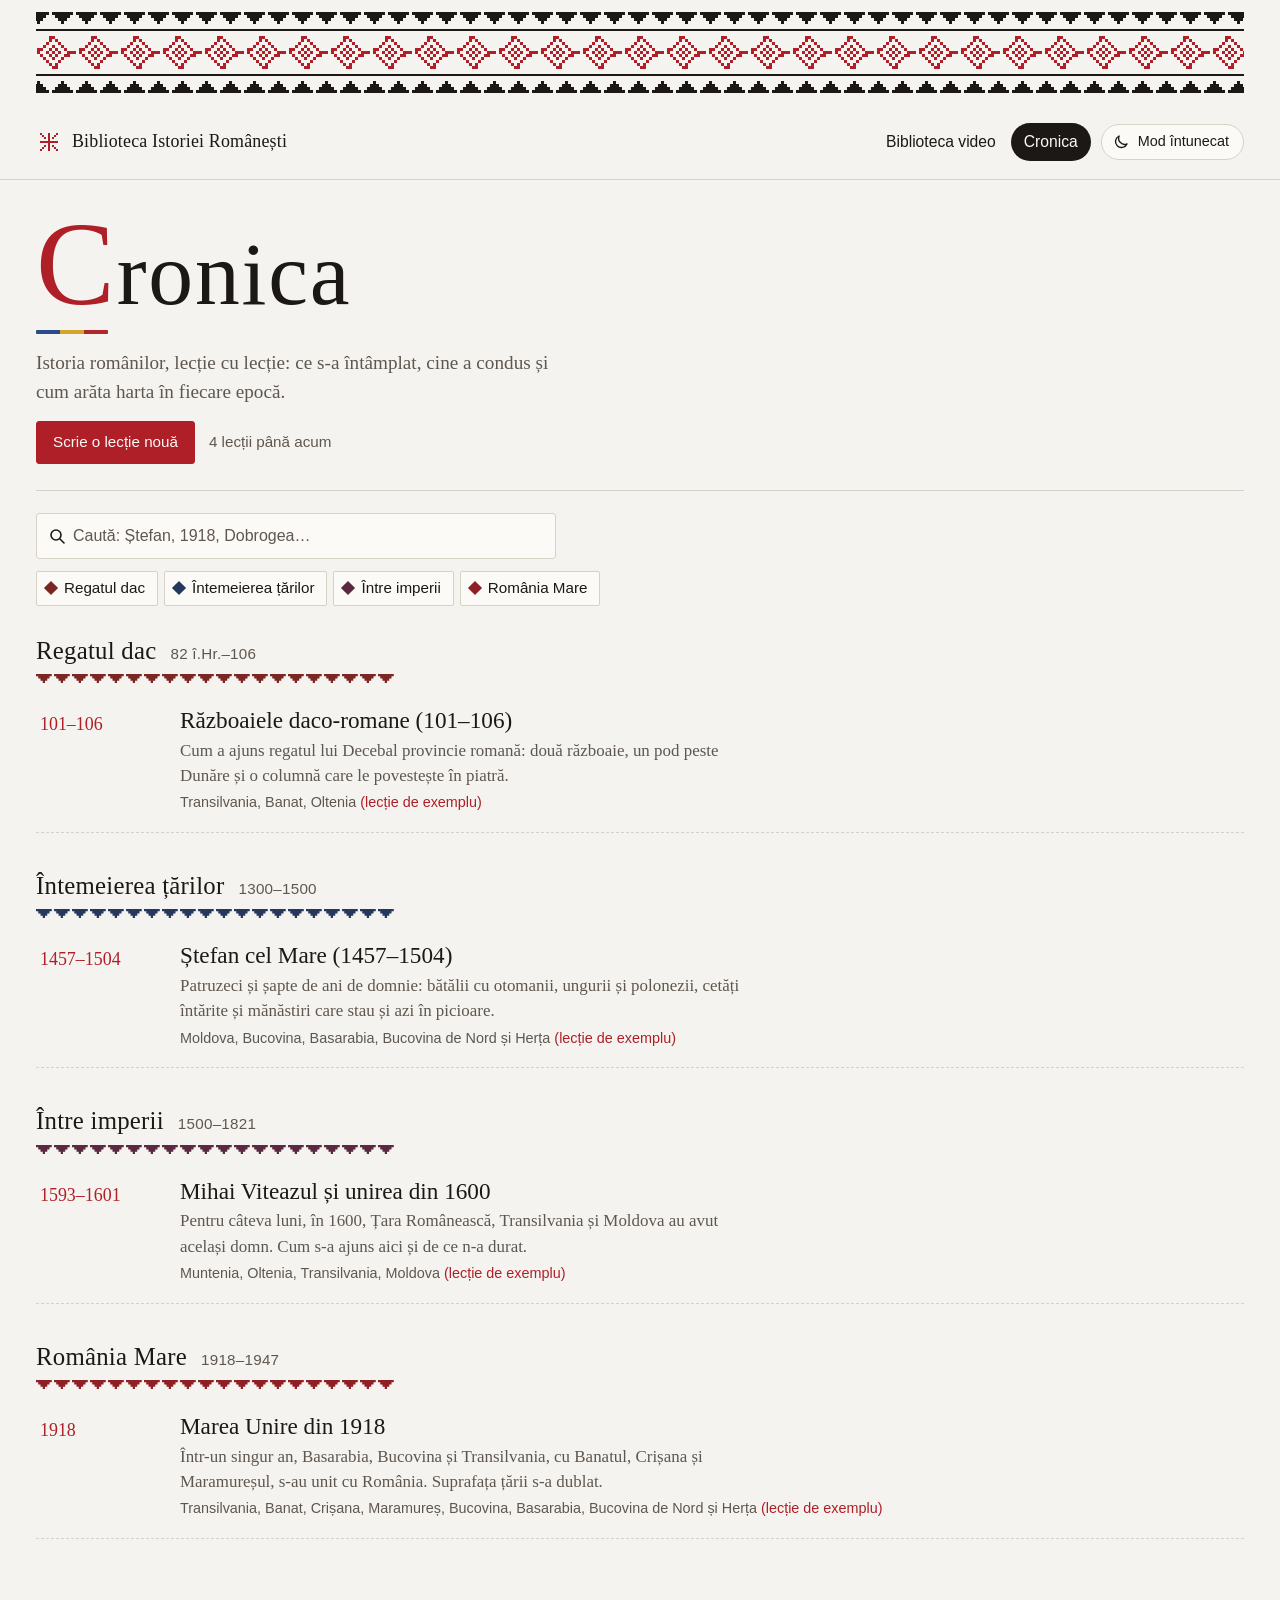
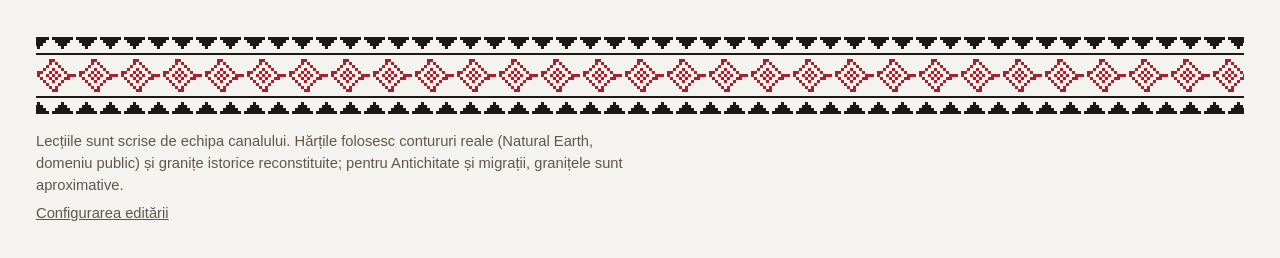
==== site/cronica.html @ a3944165 "Cronica cu lecții editabile și hartă istorică exactă - Hartă nouă pe contururi reale (Natural Earth " ====
<!doctype html>
<html lang="ro">
<head>
<meta charset="utf-8">
<meta name="viewport" content="width=device-width, initial-scale=1, viewport-fit=cover">
<meta http-equiv="Content-Security-Policy" content="default-src 'self'; script-src 'self'; style-src 'self' 'unsafe-inline' https://fonts.googleapis.com; font-src https://fonts.gstatic.com; img-src 'self' https: data: blob:; connect-src 'self' https://api.github.com; frame-src https://www.youtube-nocookie.com; object-src 'none'; base-uri 'self'; form-action 'none'">
<meta name="referrer" content="strict-origin-when-cross-origin">
<title>Cronica · Biblioteca Istoriei Românești</title>
<meta name="description" content="Lecții scrise despre istoria românilor, cu hărți istorice și grafice.">
<meta property="og:title" content="Cronica · Biblioteca Istoriei Românești">
<meta property="og:description" content="Lecții scrise despre istoria românilor, cu hărți istorice și grafice.">
<link rel="icon" href="assets/favicon.svg" type="image/svg+xml">
<link rel="preconnect" href="https://fonts.googleapis.com">
<link rel="preconnect" href="https://fonts.gstatic.com" crossorigin>
<link rel="stylesheet" href="https://fonts.googleapis.com/css2?family=Marcellus&family=Alegreya:ital,wght@0,400;0,500;1,400&family=Alegreya+Sans:ital,wght@0,400;0,500;0,700;1,400&family=Alegreya+Sans+SC:wght@500;700&display=swap">
<link rel="stylesheet" href="assets/baza.css">
<link rel="stylesheet" href="assets/cronica.css">
<script src="assets/tema.js"></script>
</head>
<body>

<div class="brau wrap" aria-hidden="true"><div class="mo mo-teeth"></div><div class="brau-line"></div><div class="mo mo-romb"></div><div class="brau-line"></div><div class="mo mo-teethup"></div></div>

<header class="cr-header">
  <div class="wrap">
    <div class="topline"><a class="wordmark" href="./"><span class="rozeta" aria-hidden="true"></span>Biblioteca Istoriei Românești</a>
      <div class="top-right"><nav class="site-nav" aria-label="Secțiunile site-ului"><a href="./">Biblioteca video</a><a href="cronica.html" aria-current="page">Cronica</a></nav>
      <button class="theme-btn" id="theme-btn" type="button">Mod întunecat</button></div></div>
  </div>
</header>

<main class="wrap cr-main" id="app" tabindex="-1">
  <p class="cr-loading">Se încarcă cronica…</p>
</main>

<footer>
  <div class="brau small wrap" aria-hidden="true"><div class="mo mo-teeth"></div><div class="brau-line"></div><div class="mo mo-romb"></div><div class="brau-line"></div><div class="mo mo-teethup"></div></div>
  <div class="wrap">
    <p>Lecțiile sunt scrise de echipa canalului. Hărțile folosesc contururi reale (Natural Earth, domeniu public) și granițe istorice reconstituite; pentru Antichitate și migrații, granițele sunt aproximative.</p>
    <p><a href="#configurare" class="quiet-link">Configurarea editării</a></p>
  </div>
</footer>

<div class="cr-toast" id="toast" role="status" aria-live="polite" hidden></div>
<div class="overlay" id="modal" hidden><div class="dlg cr-dlg" role="dialog" aria-modal="true" aria-labelledby="modal-h" id="modal-box"></div></div>

<script src="assets/harta.js"></script>
<script src="assets/cronica.js"></script>
</body>
</html>
---- site/assets/baza.css ----
/* Biblioteca Istoriei Românești — stiluri comune (bibliotecă și cronică).
   O pagină ca o ie: brâu cusut sus, titlu pe pânză albă, accente de roșu de ie. */
:root{
  --linen:#F4F3EF;      /* pânză de ie */
  --linen-2:#E7E3DB;
  --card:#FBFAF7;
  --ink:#1C1816;        /* negru de broderie */
  --ink-2:#5F574F;
  --line:#D8D1C6;
  --rosu:#AE1F28;       /* roșu de ie: singurul accent puternic */
  --indigo:#2B3F6B;
  --voronet:#2A5490;    /* albastru de Voroneț */
  --aur:#A9792B;        /* aur de icoană */
  --tri-a:#2B4A8B; --tri-g:#D4A52C; --tri-r:#B3252C;   /* tricolorul, în tonuri de pânză vopsită */
  --on-pig:#F5EEE3;
  --f-display:"Marcellus","Trajan Pro","Palatino Linotype",Palatino,Georgia,serif;
  --f-body:"Alegreya Sans","Segoe UI",Roboto,"Helvetica Neue",Arial,sans-serif;
  --f-label:"Alegreya Sans SC","Alegreya Sans","Segoe UI",Arial,sans-serif;
  --f-serif:"Alegreya",Georgia,"Times New Roman",serif;
  /* culori de scoarță (vopsele naturale), la fel în ambele teme */
  --e1:#4E3324; --e2:#7A2622; --e3:#86601F; --e4:#3F4A35; --e5:#26375E; --e6:#5A2840;
  --e7:#2D5A4C; --e8:#6B3F1E; --e9:#8E1F24; --e10:#3A3839; --e11:#274E73;
  --m-teeth:url("data:image/svg+xml,%3Csvg xmlns='http://www.w3.org/2000/svg' width='24' height='12'%3E%3Cpath d='M0 0h3v3h-3zM3 0h3v3h-3zM6 0h3v3h-3zM9 0h3v3h-3zM12 0h3v3h-3zM15 0h3v3h-3zM18 0h3v3h-3zM3 3h3v3h-3zM6 3h3v3h-3zM9 3h3v3h-3zM12 3h3v3h-3zM15 3h3v3h-3zM6 6h3v3h-3zM9 6h3v3h-3zM12 6h3v3h-3zM9 9h3v3h-3z'/%3E%3C/svg%3E"); /* 24x12 */
  --m-teethup:url("data:image/svg+xml,%3Csvg xmlns='http://www.w3.org/2000/svg' width='24' height='12'%3E%3Cpath d='M0 9h3v3h-3zM3 9h3v3h-3zM6 9h3v3h-3zM9 9h3v3h-3zM12 9h3v3h-3zM15 9h3v3h-3zM18 9h3v3h-3zM3 6h3v3h-3zM6 6h3v3h-3zM9 6h3v3h-3zM12 6h3v3h-3zM15 6h3v3h-3zM6 3h3v3h-3zM9 3h3v3h-3zM12 3h3v3h-3zM9 0h3v3h-3z'/%3E%3C/svg%3E"); /* 24x12 */
  --m-romb:url("data:image/svg+xml,%3Csvg xmlns='http://www.w3.org/2000/svg' width='42' height='33'%3E%3Cpath d='M0 15h3v3h-3zM6 12h3v3h-3zM6 15h3v3h-3zM9 12h3v3h-3zM9 18h3v3h-3zM12 9h3v3h-3zM12 21h3v3h-3zM15 6h3v3h-3zM15 15h3v3h-3zM15 24h3v3h-3zM18 0h3v3h-3zM18 3h3v3h-3zM18 12h3v3h-3zM18 18h3v3h-3zM18 27h3v3h-3zM21 0h3v3h-3zM21 9h3v3h-3zM21 15h3v3h-3zM21 21h3v3h-3zM21 30h3v3h-3zM24 3h3v3h-3zM24 12h3v3h-3zM24 18h3v3h-3zM24 27h3v3h-3zM24 30h3v3h-3zM27 6h3v3h-3zM27 15h3v3h-3zM27 24h3v3h-3zM30 9h3v3h-3zM30 21h3v3h-3zM33 12h3v3h-3zM33 18h3v3h-3zM36 15h3v3h-3zM36 18h3v3h-3zM39 15h3v3h-3z'/%3E%3C/svg%3E"); /* 42x33 */
  --m-stea:url("data:image/svg+xml,%3Csvg xmlns='http://www.w3.org/2000/svg' width='39' height='39'%3E%3Cpath d='M6 6h3v3h-3zM6 18h3v3h-3zM6 30h3v3h-3zM9 9h3v3h-3zM9 18h3v3h-3zM9 27h3v3h-3zM12 12h3v3h-3zM12 18h3v3h-3zM12 24h3v3h-3zM15 18h3v3h-3zM18 6h3v3h-3zM18 9h3v3h-3zM18 12h3v3h-3zM18 15h3v3h-3zM18 18h3v3h-3zM18 21h3v3h-3zM18 24h3v3h-3zM18 27h3v3h-3zM18 30h3v3h-3zM21 18h3v3h-3zM24 12h3v3h-3zM24 18h3v3h-3zM24 24h3v3h-3zM27 9h3v3h-3zM27 18h3v3h-3zM27 27h3v3h-3zM30 6h3v3h-3zM30 18h3v3h-3zM30 30h3v3h-3z'/%3E%3C/svg%3E"); /* 39x39 */
  --m-pom:url("data:image/svg+xml,%3Csvg xmlns='http://www.w3.org/2000/svg' width='39' height='36'%3E%3Cpath d='M18 3h3v3h-3zM15 6h3v3h-3zM18 6h3v3h-3zM21 6h3v3h-3zM12 9h3v3h-3zM18 9h3v3h-3zM24 9h3v3h-3zM9 12h3v3h-3zM15 12h3v3h-3zM18 12h3v3h-3zM21 12h3v3h-3zM27 12h3v3h-3zM18 15h3v3h-3zM12 18h3v3h-3zM15 18h3v3h-3zM18 18h3v3h-3zM21 18h3v3h-3zM24 18h3v3h-3zM9 21h3v3h-3zM18 21h3v3h-3zM27 21h3v3h-3zM18 24h3v3h-3zM15 27h3v3h-3zM18 27h3v3h-3zM21 27h3v3h-3zM12 30h3v3h-3zM15 30h3v3h-3zM18 30h3v3h-3zM21 30h3v3h-3zM24 30h3v3h-3z'/%3E%3C/svg%3E"); /* 39x36 */
  --m-carlig:url("data:image/svg+xml,%3Csvg xmlns='http://www.w3.org/2000/svg' width='39' height='39'%3E%3Cpath d='M9 9h3v3h-3zM12 9h3v3h-3zM15 9h3v3h-3zM18 9h3v3h-3zM21 9h3v3h-3zM24 9h3v3h-3zM9 12h3v3h-3zM24 12h3v3h-3zM9 15h3v3h-3zM15 15h3v3h-3zM18 15h3v3h-3zM24 15h3v3h-3zM9 18h3v3h-3zM15 18h3v3h-3zM24 18h3v3h-3zM9 21h3v3h-3zM15 21h3v3h-3zM18 21h3v3h-3zM21 21h3v3h-3zM24 21h3v3h-3zM9 24h3v3h-3zM9 27h3v3h-3zM12 27h3v3h-3zM15 27h3v3h-3zM18 27h3v3h-3zM21 27h3v3h-3zM24 27h3v3h-3zM27 27h3v3h-3z'/%3E%3C/svg%3E"); /* 39x39 */
  --m-rombmic:url("data:image/svg+xml,%3Csvg xmlns='http://www.w3.org/2000/svg' width='39' height='39'%3E%3Cpath d='M9 18h3v3h-3zM12 15h3v3h-3zM12 21h3v3h-3zM15 12h3v3h-3zM15 24h3v3h-3zM18 9h3v3h-3zM18 18h3v3h-3zM18 27h3v3h-3zM21 12h3v3h-3zM21 24h3v3h-3zM24 15h3v3h-3zM24 21h3v3h-3zM27 18h3v3h-3z'/%3E%3C/svg%3E"); /* 39x39 */
}
/* tema întunecată: noaptea albastră de pe zidurile Voronețului, cu aur de icoană */
@media (prefers-color-scheme: dark){
  :root:not([data-theme="light"]){
    --linen:#0E1727; --linen-2:#1A2740; --card:#13203A; --ink:#EEE7D8; --ink-2:#B9B2A2;
    --line:#2C3C5A; --rosu:#E0675C; --indigo:#A3BDE8; --voronet:#86AAE0; --aur:#D8B062; color-scheme:dark;
  }
}
:root[data-theme="dark"]{
  --linen:#0E1727; --linen-2:#1A2740; --card:#13203A; --ink:#EEE7D8; --ink-2:#B9B2A2;
  --line:#2C3C5A; --rosu:#E0675C; --indigo:#A3BDE8; --voronet:#86AAE0; --aur:#D8B062; color-scheme:dark;
}

*{box-sizing:border-box}
body{background:var(--linen);color:var(--ink);font-family:var(--f-body);font-size:17px;line-height:1.5}
.wrap{max-width:1240px;margin:0 auto;padding-left:max(16px,env(safe-area-inset-left,0px));padding-right:max(16px,env(safe-area-inset-right,0px))}
h1,h2,h3{font-family:var(--f-display);font-weight:400;text-wrap:balance;margin:0;letter-spacing:.01em}
button{font:inherit;color:inherit}
:focus-visible{outline:2px solid var(--rosu);outline-offset:2px}
.label{font-family:var(--f-body);font-weight:400;font-size:.95rem;color:var(--ink-2)}

/* motive cusute: culoarea vine din background, forma din mască */
.mo{-webkit-mask-repeat:repeat-x;mask-repeat:repeat-x;-webkit-mask-position:center;mask-position:center}
.mo-teeth{height:12px;background:var(--ink);-webkit-mask-image:var(--m-teeth);mask-image:var(--m-teeth)}
.mo-teethup{height:12px;background:var(--ink);-webkit-mask-image:var(--m-teethup);mask-image:var(--m-teethup)}
.mo-romb{height:33px;background:var(--rosu);-webkit-mask-image:var(--m-romb);mask-image:var(--m-romb)}
.brau{display:grid;gap:5px;padding-block:12px;overflow:hidden}
.brau.small{gap:4px;padding-block:8px}
.brau.small .mo-romb{height:33px}
.brau-line{height:2px;background:var(--ink)}

/* header */
header{border-bottom:1px solid var(--line)}
header .wrap{padding-block:30px 30px;display:grid;gap:14px}
.eyebrow{display:flex;align-items:center;gap:10px}
.rozeta{width:26px;height:26px;flex:none;background:var(--rosu);-webkit-mask:var(--m-stea) center/26px 26px no-repeat;mask:var(--m-stea) center/26px 26px no-repeat}
h1{font-size:clamp(2.2rem,5.6vw,3.8rem);line-height:1.04;max-width:16ch}
h1.rubric::first-letter{color:var(--rosu)}
.lede{max-width:60ch;margin:0;color:var(--ink-2);font-size:1.08rem}
.meta{display:flex;flex-wrap:wrap;gap:6px 22px;align-items:baseline;font-variant-numeric:tabular-nums}
.meta b{font-family:var(--f-display);font-weight:400;font-size:1.35rem;color:var(--ink)}
.sample{display:inline-flex;gap:8px;align-items:center;border:1px dashed var(--rosu);color:var(--rosu);border-radius:3px;padding:3px 10px;font-size:.9rem;width:fit-content}

/* titluri de secțiune */
.sec-head{display:flex;flex-wrap:wrap;gap:4px 16px;align-items:center;justify-content:space-between;margin-bottom:12px}
.sec-head h2{font-size:1.55rem;display:flex;align-items:center;gap:10px}
.sec-head h2::before{content:"";width:18px;height:18px;flex:none;background:var(--rosu);-webkit-mask:var(--m-rombmic) center/18px 18px no-repeat;mask:var(--m-rombmic) center/18px 18px no-repeat}


select{font:inherit;font-size:.95rem;background:var(--card);color:var(--ink);border:1px solid var(--line);border-radius:3px;padding:9px 10px}
/* fișa videoclipului */
.overlay{position:fixed;inset:0;z-index:20;background:rgba(14,10,8,.64);display:grid;place-items:center;padding:max(16px,env(safe-area-inset-top,0px)) max(16px,env(safe-area-inset-right,0px)) max(16px,env(safe-area-inset-bottom,0px)) max(16px,env(safe-area-inset-left,0px))}
.dlg{background:var(--card);color:var(--ink);border-radius:4px;max-width:640px;width:100%;max-height:100%;overflow:auto;box-shadow:0 20px 60px rgba(0,0,0,.35)}
.dlg-body{padding:20px 22px 22px;display:grid;gap:14px}
.dlg h3{font-size:1.6rem;line-height:1.15}
.dlg p{margin:0;max-width:62ch}
.actions{display:flex;flex-wrap:wrap;gap:10px;align-items:center}
.btn{all:unset;cursor:pointer;padding:9px 16px;border-radius:3px;border:1px solid var(--line);font-size:.95rem}
.btn:hover{border-color:var(--rosu)}
.btn:focus-visible{outline:2px solid var(--rosu)}
.btn.primary{background:var(--rosu);border-color:var(--rosu);color:var(--card)}
.btn[aria-disabled="true"]{cursor:not-allowed;opacity:.55}
.close{position:absolute;right:10px;top:14px;z-index:2;background:rgba(0,0,0,.45);color:#fff;border:0;width:34px;height:34px;border-radius:50%;cursor:pointer;font-size:1.2rem;line-height:1}
.nav{display:flex;justify-content:space-between;gap:10px;border-top:1px dashed var(--line);padding-top:12px;font-size:.9rem}
.nav button{all:unset;cursor:pointer;color:var(--rosu);max-width:48%}
.nav button:disabled{visibility:hidden}
.nav button:focus-visible{outline:2px solid var(--rosu)}
footer .wrap{padding-block:8px 34px;font-size:.92rem;color:var(--ink-2);display:grid;gap:6px}
footer p{margin:0;max-width:72ch}

@media (max-width:520px){body{font-size:16px}.grid{grid-template-columns:1fr}.brau .mo-romb{height:28px;-webkit-mask-size:auto 28px;mask-size:auto 28px}}
@media (prefers-reduced-motion:reduce){*{transition:none!important}}
/* miniaturi reale de pe YouTube */
.th-img{position:absolute;inset:0;width:100%;height:100%;object-fit:cover}
.thumb.has-img::before{background:linear-gradient(to top,rgba(0,0,0,.72),rgba(0,0,0,.05) 65%);opacity:1;-webkit-mask:none;mask:none}
[hidden]{display:none!important}
body{margin:0}
:root{padding-top:env(safe-area-inset-top,0px);padding-bottom:env(safe-area-inset-bottom,0px)}
img{max-width:100%}
/* buton temă */
.topline{display:flex;justify-content:space-between;align-items:center;gap:12px;flex-wrap:wrap}
.theme-btn{all:unset;cursor:pointer;display:inline-flex;align-items:center;gap:8px;padding:6px 14px 6px 10px;border:1px solid var(--line);border-radius:999px;font-size:.9rem;background:var(--card);color:var(--ink)}
.theme-btn:hover{border-color:var(--rosu)}
.theme-btn:focus-visible{outline:2px solid var(--rosu);outline-offset:2px}
.theme-btn svg{width:18px;height:18px;flex:none}

/* harta pe perioade */
.seg{display:inline-flex;border:1px solid var(--line);border-radius:3px;overflow:hidden;width:fit-content;max-width:100%}
.seg button{all:unset;cursor:pointer;padding:6px 12px;font-size:.9rem}
.seg button+button{border-left:1px solid var(--line)}
.seg button[aria-pressed="true"]{background:var(--ink);color:var(--card)}
.seg button:focus-visible{outline:2px solid var(--rosu);outline-offset:-2px}
.period{display:grid;gap:10px}
.period-nav{display:flex;gap:6px;align-items:center}
.period-nav select{flex:1;min-width:0}
.step{all:unset;cursor:pointer;width:34px;height:38px;display:grid;place-items:center;border:1px solid var(--line);border-radius:3px;background:var(--card);font-size:1rem}
.step:hover{border-color:var(--rosu)}
.step:focus-visible{outline:2px solid var(--rosu)}
.step:disabled{opacity:.35;cursor:default}
.snap{font-family:var(--f-display);font-size:1.05rem;margin:0}
.pol-legend{list-style:none;margin:0;padding:0;display:grid;gap:6px;font-size:.92rem}
.pol-legend li{display:grid;grid-template-columns:14px 1fr;gap:2px 8px;align-items:start}
.pol-legend i{width:14px;height:14px;border-radius:2px;margin-top:4px}
.pol-legend small{grid-column:2;color:var(--ink-2);font-size:.82rem}
.period-note{margin:0;font-size:.88rem;color:var(--ink-2)}

/* atlas */
:root{--ctx:color-mix(in oklab,var(--ink) 7%,var(--linen));--sea:color-mix(in oklab,var(--indigo) 15%,var(--card));--river:color-mix(in oklab,var(--indigo) 55%,var(--card))}
.atlas{padding-block:8px 36px}
.atlas .sec-head{align-items:center}
.atlas-grid{display:grid;gap:20px;background:var(--card);border:1px solid var(--line);border-radius:3px;padding:16px;min-width:0}
@media (min-width:920px){.atlas-grid{grid-template-columns:minmax(0,1.75fr) minmax(260px,1fr);align-items:start}}
.atlas-map{min-width:0}
.atlas-map svg{width:100%;height:auto;display:block;border-radius:2px}
.atlas-side{display:grid;gap:20px;align-content:start;min-width:0}
.side-block{display:grid;gap:10px;min-width:0}
.side-block>*,.period>*{min-width:0}
.period-nav select{width:100%}
.side-h{font-family:var(--f-body);font-weight:700;font-size:.98rem;color:var(--ink);margin:0}
/* navigație între pagini */
.top-right{display:flex;gap:10px;align-items:center;flex-wrap:wrap}
.site-nav{display:flex;align-items:center;gap:2px;flex-wrap:wrap}
.site-nav a{color:var(--ink);text-decoration:none;font-family:var(--f-body);font-weight:500;font-size:.98rem;padding:6px 12px;border-radius:999px;border:1px solid transparent}
.site-nav a:hover{border-color:var(--line)}
.site-nav a[aria-current="page"]{background:var(--ink);color:var(--card)}
.site-nav a:focus-visible{outline:2px solid var(--rosu);outline-offset:2px}

/* harta istorică (assets/harta.js) */
.hmap-box{position:relative;min-width:0}
.hmap{width:100%;height:auto;display:block;border-radius:2px;--k:1;touch-action:pan-y;-webkit-user-select:none;user-select:none}
.hmap.zoomed{touch-action:none;cursor:grab}
.hmap.zoomed:active{cursor:grabbing}
.h-sea{fill:var(--sea)}
.h-atom{stroke:none;transition:fill .35s ease,opacity .35s ease}
.h-reg{outline:none}
.hmap .h-reg[role="button"]{cursor:pointer}
.hmap .h-reg[role="button"]:hover .h-atom{filter:brightness(1.08)}
.h-lake{fill:var(--sea);stroke:var(--river);stroke-width:.6;vector-effect:non-scaling-stroke}
.h-rivers path{fill:none;stroke:var(--river);stroke-linecap:round;stroke-linejoin:round;vector-effect:non-scaling-stroke}
.h-state,.h-prov,.h-coast,.h-sel,.h-sel-halo,.h-focus,.h-hi,.h-hi-halo{fill:none;stroke-linejoin:round;stroke-linecap:round;pointer-events:none;vector-effect:non-scaling-stroke}
.h-state{stroke:var(--ink);stroke-width:1.6}
.hmap.zona .h-state{stroke-dasharray:7 4;stroke-opacity:.75}
.h-prov{stroke:var(--ink);stroke-opacity:.45;stroke-width:.9;stroke-dasharray:3 3}
.h-coast{stroke:var(--river);stroke-width:1}
.h-sel-halo{stroke:var(--card);stroke-width:6}
.h-sel{stroke:var(--rosu);stroke-width:2.8}
.h-focus{stroke:var(--rosu);stroke-width:2;stroke-dasharray:5 3}
.h-hi-halo{stroke:var(--card);stroke-width:5}
.h-hi{stroke:var(--rosu);stroke-width:2.4}
.hmap.focus .h-atom:not(.hi){opacity:.55}
.h-labels text{pointer-events:none;paint-order:stroke;stroke:var(--card);stroke-opacity:.65;stroke-linejoin:round}
.h-reg-lbl{font-family:var(--f-label);font-weight:700;letter-spacing:.05em;fill:var(--ink);font-size:calc(var(--k) * 17px);stroke-width:calc(var(--k) * 3.5px)}
.h-reg-lbl.sm{font-size:calc(var(--k) * 12.5px);font-weight:500}
.h-ctx-lbl{font-family:var(--f-body);font-style:italic;fill:var(--ink-2);font-size:calc(var(--k) * 15px);stroke-width:calc(var(--k) * 3.5px)}
.h-labels .h-sea-lbl{font-family:var(--f-body);font-style:italic;fill:var(--indigo);font-size:calc(var(--k) * 17px);stroke:none}
.h-city circle{fill:var(--ink);r:calc(var(--k) * 2.7px)}
.h-city text{font-family:var(--f-body);font-style:italic;fill:var(--ink-2);font-size:calc(var(--k) * 13px);stroke-width:calc(var(--k) * 3px)}
.h-city.off{display:none}
.hmap-zoom{position:absolute;right:8px;top:8px;display:grid;gap:4px}
.hmap-zoom button{all:unset;cursor:pointer;width:30px;height:30px;display:grid;place-items:center;background:var(--card);border:1px solid var(--line);border-radius:3px;font-size:1.05rem;line-height:1;color:var(--ink);box-shadow:0 1px 2px rgba(0,0,0,.08)}
.hmap-zoom button:hover{border-color:var(--rosu)}
.hmap-zoom button:focus-visible{outline:2px solid var(--rosu)}
.hmap-zoom button:disabled{opacity:.4;cursor:default}
.approx{display:inline-block;font-size:.8rem;border:1px dashed var(--ink-2);color:var(--ink-2);border-radius:2px;padding:0 6px;margin-left:6px;vertical-align:2px;font-family:var(--f-body)}
@media (max-width:600px){
  .h-reg-lbl{font-size:calc(var(--k) * 30px)}
  .hmap:not(.zoomed) .h-reg-lbl.sm,.hmap:not(.zoomed) .h-city,.hmap:not(.zoomed) .h-ctx-lbl{display:none}
  .h-ctx-lbl{font-size:calc(var(--k) * 24px)}
  .h-city text{font-size:calc(var(--k) * 24px)}
  .h-city circle{r:calc(var(--k) * 4px)}
  .h-labels .h-sea-lbl{font-size:calc(var(--k) * 26px)}
}

/* marca site-ului, în antet */
.wordmark{display:inline-flex;align-items:center;gap:10px;color:var(--ink);text-decoration:none;font-family:var(--f-display);font-size:1.12rem;letter-spacing:.01em}
.wordmark:hover{color:var(--rosu)}
.wordmark:focus-visible{outline:2px solid var(--rosu);outline-offset:3px}
.tricolor{display:flex;width:72px;height:4px;border-radius:1px;overflow:hidden}
.tricolor i{flex:1;background:var(--tri-a)}
.tricolor i+i{background:var(--tri-g)}
.tricolor i+i+i{background:var(--tri-r)}

/* căutare, etichete de filtrare, mesaje goale (folosite pe ambele pagini) */
.search{flex:1 1 240px;display:flex;align-items:center;gap:8px;background:var(--card);border:1px solid var(--line);border-radius:3px;padding:0 12px;min-width:0}
.search:focus-within{border-color:var(--rosu)}
.search input{all:unset;flex:1;min-width:0;padding:10px 0;font-size:1rem}
.search input::placeholder{color:var(--ink-2)}
.cats{display:flex;flex-wrap:wrap;gap:6px}
.chip{all:unset;cursor:pointer;display:inline-flex;align-items:center;gap:7px;font-size:.9rem;padding:4px 12px 4px 9px;border-radius:2px;border:1px solid var(--line);background:var(--card)}
.chip::before{content:"";width:14px;height:14px;background:currentColor;-webkit-mask:var(--m) center/14px 14px no-repeat;mask:var(--m) center/14px 14px no-repeat;color:var(--rosu)}
.chip:hover{border-color:var(--rosu)}
.chip:focus-visible{outline:2px solid var(--rosu)}
.chip[aria-pressed="true"]{background:var(--rosu);border-color:var(--rosu);color:var(--card)}
.chip[aria-pressed="true"]::before{color:var(--card)}
.empty{padding:40px 20px;text-align:center;border:1px dashed var(--line);border-radius:3px;color:var(--ink-2)}
.reset{all:unset;cursor:pointer;font-size:.88rem;color:var(--rosu);text-decoration:underline;text-underline-offset:3px}
---- site/assets/cronica.css ----
/* Cronica: pagini de letopiseț. Inițiale roșii, text cu serife, harta perioadei mereu alături. */
.cr-main{padding-block:8px 56px;min-height:60vh;outline:none}
.cr-loading{color:var(--ink-2);padding:40px 0}
.cr-header .wrap{padding-block:18px 18px}
.quiet-link{color:var(--ink-2)}
.linkbtn{all:unset;cursor:pointer;color:var(--voronet);text-decoration:underline;text-underline-offset:3px;font-size:.95rem}
.linkbtn:focus-visible{outline:2px solid var(--rosu);outline-offset:2px}
.btn.danger{border-color:var(--rosu);color:var(--rosu)}
.btn.danger:hover{background:var(--rosu);color:var(--card)}
.btn:disabled{opacity:.5;cursor:default}
.crumbs{margin:4px 0 18px}
.crumbs a{color:var(--voronet);font-size:.98rem}
.hint{margin:0;font-size:.88rem;color:var(--ink-2)}
.sample{font-size:.85rem}
.mini-sample{color:var(--rosu)}

/* ---------- cuprinsul ---------- */
.cr-hero{display:grid;gap:14px;padding:30px 0 26px;border-bottom:1px solid var(--line);margin-bottom:22px}
.cr-title{font-size:clamp(3rem,9vw,5.6rem);line-height:.95;letter-spacing:.02em}
.cr-title::first-letter{color:var(--rosu);font-size:1.32em;line-height:.8}
.cr-hero .lede{font-family:var(--f-serif);font-size:1.2rem;line-height:1.55;max-width:56ch;color:var(--ink-2);margin:0}
.cr-hero-actions{display:flex;flex-wrap:wrap;gap:14px;align-items:center}
.cr-tools{display:flex;gap:10px;margin-bottom:12px}
.cr-tools .search{max-width:520px}
.cr-eras{display:flex;flex-wrap:wrap;gap:6px;margin-bottom:26px}
.era-chip{all:unset;cursor:pointer;display:inline-flex;align-items:center;gap:8px;font-size:.95rem;padding:5px 12px 5px 9px;border:1px solid var(--line);border-radius:2px;background:var(--card)}
.era-chip::before{content:"";width:10px;height:10px;background:var(--p);transform:rotate(45deg)}
.era-chip:hover{border-color:var(--ink-2)}
.era-chip:focus-visible{outline:2px solid var(--rosu)}
.era-chip[aria-pressed="true"]{background:var(--ink);color:var(--card);border-color:var(--ink)}
.cr-era{margin-bottom:34px}
.cr-era-h{display:flex;align-items:baseline;gap:14px;flex-wrap:wrap;font-size:1.55rem;padding-bottom:14px;position:relative;margin-bottom:6px}
.cr-era-h small{font-family:var(--f-body);font-size:.95rem;color:var(--ink-2)}
.cr-era-h::after{content:"";position:absolute;left:0;bottom:0;width:min(100%,360px);height:9px;background:var(--p);-webkit-mask:var(--m-teeth) repeat-x left center/18px 9px;mask:var(--m-teeth) repeat-x left center/18px 9px}
.cr-rows{list-style:none;margin:0;padding:0}
.cr-row{display:grid;grid-template-columns:118px minmax(0,1fr) auto;gap:6px 22px;align-items:start;padding:18px 4px;border-bottom:1px dashed var(--line);color:inherit;text-decoration:none}
.cr-row:hover .cr-row-title{color:var(--rosu)}
.cr-row:focus-visible{outline:2px solid var(--rosu);outline-offset:2px}
.cr-row-year{font-family:var(--f-display);font-size:1.12rem;color:var(--rosu);padding-top:4px;font-variant-numeric:lining-nums}
.cr-row-text{display:grid;gap:4px;min-width:0}
.cr-row-title{font-family:var(--f-display);font-size:1.45rem;line-height:1.15;transition:color .15s}
.cr-row-sum{font-family:var(--f-serif);font-size:1.06rem;line-height:1.5;color:var(--ink-2);max-width:68ch}
.cr-row-meta{font-size:.9rem;color:var(--ink-2)}
.cr-row-img{width:84px}
.cr-row-img img{display:block;width:84px;height:104px;object-fit:cover;object-position:50% 18%;border-radius:42px 42px 3px 3px;border:1px solid var(--aur);padding:3px;background:var(--card)}
@media (max-width:640px){.cr-row{grid-template-columns:minmax(0,1fr) auto}.cr-row-year{grid-column:1/-1;padding:0}.cr-row-img,.cr-row-img img{width:64px}.cr-row-img img{height:80px}}

/* ---------- lecția ---------- */
.lesson-grid{display:grid;grid-template-columns:minmax(0,1fr);grid-template-areas:"head" "map" "body" "nav";gap:26px}
.lesson-head{grid-area:head}
.lesson-body{grid-area:body;min-width:0}
.lesson-nav{grid-area:nav}
.lesson-map{grid-area:map;min-width:0}
@media (min-width:1080px){
  .lesson-grid{grid-template-columns:minmax(0,1fr) minmax(360px,440px);grid-template-areas:"head map" "body map" "nav map";column-gap:52px;align-items:start}
  .lesson-map{position:sticky;top:14px;max-height:calc(100vh - 28px);overflow:auto;scrollbar-width:thin}
}
.frontispiciu{height:12px;margin-bottom:22px;display:block}
.frontispiciu .mo-teeth{display:block;height:12px;background:var(--p);-webkit-mask:var(--m-teeth) repeat-x left center/24px 12px;mask:var(--m-teeth) repeat-x left center/24px 12px}
.lesson-head-in{display:flex;gap:28px;align-items:flex-start}
.lesson-titles{flex:1;min-width:0;display:grid;gap:12px}
.lesson-when{margin:0;font-size:1.02rem;color:var(--ink-2)}
.lesson-head h1{font-size:clamp(2.3rem,5vw,3.5rem);line-height:1.05;max-width:20ch}
.lesson-head h1::first-letter{color:var(--rosu)}
.lesson-head .lede{font-family:var(--f-serif);font-size:1.22rem;line-height:1.55;color:var(--ink-2);margin:0;max-width:60ch}
.lesson-meta{display:flex;flex-wrap:wrap;gap:4px 18px;margin:16px 0 0;font-size:.95rem;color:var(--ink-2)}
.lesson-tools{display:flex;flex-wrap:wrap;gap:10px;margin-top:16px}
.lesson-cover{margin:0}
.lesson-cover img{display:block}
.lesson-cover figcaption{font-size:.8rem;color:var(--ink-2);margin-top:6px;line-height:1.35}
.lesson-cover.portret,.lesson-cover.auto{flex:none;width:170px}
.lesson-cover.portret img,.lesson-cover.auto img{width:170px;height:212px;object-fit:cover;object-position:50% 15%;border-radius:85px 85px 4px 4px;border:1px solid var(--aur);padding:4px;background:var(--card)}
.lesson-cover.peisaj{display:none}
.lesson-cover-wide{margin:22px 0 0}
.lesson-cover-wide img{display:block;width:100%;max-height:380px;object-fit:cover;border-radius:3px;border:1px solid var(--line)}
.lesson-cover-wide figcaption{font-size:.84rem;color:var(--ink-2);margin-top:6px}
@media (max-width:640px){.lesson-head-in{flex-direction:column-reverse;gap:16px}.lesson-cover.portret,.lesson-cover.auto{width:120px}.lesson-cover.portret img,.lesson-cover.auto img{width:120px;height:150px}}
.img-broken{display:none!important}

/* corpul lecției: text cu serife, inițială roșie */
.lesson-body{font-family:var(--f-serif);font-size:1.14rem;line-height:1.72;max-width:70ch}
.lesson-body .b{margin:0 0 1.35em}
.b-text p{margin:0 0 .9em}
.b-text p:last-child{margin-bottom:0}
.b-text h3{font-family:var(--f-display);font-size:1.2rem;margin:1.2em 0 .4em}
.b-text ul,.b-text ol{margin:0 0 .9em;padding-left:1.3em}
.b-text li{margin-bottom:.3em}
.b-text li::marker{color:var(--rosu)}
.b-text blockquote{margin:0 0 .9em;padding-left:1em;border-left:2px solid var(--aur);font-style:italic}
.lesson-body a{color:var(--voronet)}
.lesson-body > .b-intai > p:first-child::first-letter{
  font-family:var(--f-display);color:var(--rosu);float:left;font-size:3.55em;line-height:.82;padding:.06em .1em 0 0;margin-top:.04em}
.b-titlu{font-size:1.65rem;line-height:1.2;margin-top:1.6em!important;display:flex;align-items:center;gap:12px}
.b-titlu::before{content:"";width:16px;height:16px;flex:none;background:var(--rosu);-webkit-mask:var(--m-rombmic) center/16px 16px no-repeat;mask:var(--m-rombmic) center/16px 16px no-repeat}
.b-citat{margin-inline:0;padding:6px 0 6px 52px;position:relative}
.b-citat::before{content:"„";position:absolute;left:0;top:-.28em;font-family:var(--f-display);font-size:4.4rem;line-height:1;color:var(--rosu)}
.b-citat blockquote{margin:0;font-style:italic;font-size:1.22rem;line-height:1.6}
.b-citat blockquote p{margin:0 0 .5em}
.b-citat figcaption{font-family:var(--f-body);font-size:.95rem;color:var(--ink-2);display:grid;gap:2px}
.cit-autor{color:var(--ink);font-weight:700}
.b-fapte{background:var(--card);border:1px solid var(--line);border-radius:3px;padding:24px 22px 18px;position:relative;font-family:var(--f-body);font-size:1rem}
.b-fapte::before{content:"";position:absolute;left:0;right:0;top:0;height:9px;background:var(--p);-webkit-mask:var(--m-teeth) repeat-x left top/18px 9px;mask:var(--m-teeth) repeat-x left top/18px 9px}
.b-fapte h3{font-size:1.15rem;margin-bottom:10px}
.b-fapte dl{display:grid;grid-template-columns:minmax(110px,auto) 1fr;gap:6px 18px;margin:0}
.b-fapte dt{color:var(--ink-2)}
.b-fapte dd{margin:0}
.b-cron{margin-inline:0}
.b-h{font-family:var(--f-display);font-size:1.2rem;margin-bottom:12px}
.b-cron ol{list-style:none;margin:0;padding:0 0 0 6px;border-left:1px solid var(--line);margin-left:6px}
.b-cron li{position:relative;display:grid;grid-template-columns:120px 1fr;gap:4px 16px;padding:0 0 14px 22px}
.b-cron li::before{content:"";position:absolute;left:-13px;top:.42em;width:11px;height:11px;background:var(--rosu);transform:rotate(45deg);box-shadow:0 0 0 3px var(--linen)}
.cr-an{font-family:var(--f-display);color:var(--rosu);font-size:1.02rem;line-height:1.6;font-variant-numeric:lining-nums}
.cr-ev{line-height:1.55}
@media (max-width:640px){.b-cron li{grid-template-columns:1fr}}
.b-img{margin-inline:0}
.b-img img{display:block;width:100%;height:auto;border-radius:2px;border:1px solid var(--line);background:var(--card)}
.b-img figcaption{font-family:var(--f-body);font-size:.9rem;color:var(--ink-2);margin-top:8px;line-height:1.45}
.img-src{display:block;font-size:.82rem}

/* hartă în text: pe ecrane late doar trimite la harta de alături */
.b-harta{margin-inline:0}
.cue-in{display:flex;gap:14px;align-items:flex-start;border:1px solid var(--line);border-left:3px solid var(--voronet);background:var(--card);border-radius:3px;padding:14px 16px;font-family:var(--f-body);font-size:1rem;transition:border-color .2s}
.b-harta.activ .cue-in{border-color:var(--voronet)}
.cue-ico{flex:none;width:22px;height:22px;margin-top:2px;background:var(--voronet);-webkit-mask:var(--m-stea) center/22px 22px no-repeat;mask:var(--m-stea) center/22px 22px no-repeat}
.cue-t{margin:0 0 2px;font-family:var(--f-display);font-size:1.08rem}
.cue-x{margin:0 0 6px;color:var(--ink-2)}
.cue-btns{display:flex;flex-wrap:wrap;gap:4px 14px}
.cue-map{display:none}
@media (max-width:1079px){.cue-btns,.cue-t,.cue-ico{display:none}.cue-map{display:block;margin-top:12px}.cue-in{border:0;border-left:3px solid var(--voronet);border-radius:0;background:none;padding:2px 0 2px 12px}.cue-x{margin:0}}
.bh-leg-d summary{cursor:pointer;font-family:var(--f-body);font-weight:700;font-size:.95rem;margin:4px 0 8px}
.snap-when{color:var(--rosu)}

/* panoul cu harta lecției */
.lm-in{background:var(--card);border:1px solid var(--line);border-radius:3px;padding:14px;display:grid;gap:10px}
.lm-snap{margin:0;font-family:var(--f-display);font-size:1.08rem;line-height:1.3}
.lm-seg{flex-wrap:wrap}
.lm-note{margin:0;font-size:.9rem;color:var(--ink-2);line-height:1.5}
.lm-leg-d summary{cursor:pointer;font-weight:700;font-size:.95rem;margin-bottom:8px}
.lm-leg{font-size:.88rem}
.lm-leg small{font-size:.8rem}
.bh-top{display:flex;flex-wrap:wrap;gap:8px 14px;align-items:center;margin-bottom:8px;font-family:var(--f-body)}
.bh-top .snap{font-size:1rem}
.bh-note{font-family:var(--f-body);margin:8px 0}
.bh-leg{font-family:var(--f-body);font-size:.88rem}
.b-harta figcaption,.cue-map figcaption{font-family:var(--f-body);font-size:.92rem;color:var(--ink-2);margin-top:6px}

/* grafice */
.b-grafic{margin-inline:0;position:relative;font-family:var(--f-body)}
.bg-title{font-family:var(--f-display);font-size:1.18rem;margin-bottom:10px;line-height:1.3}
.bg-plot{width:100%}
.bg-svg{display:block;overflow:visible}
.bg-axis{stroke:var(--ink-2);stroke-width:1}
.bg-grid{stroke:var(--line);stroke-width:1}
.bg-lab{fill:var(--ink);font-size:15px}
.bg-val{fill:var(--ink);font-size:14px;font-weight:500;font-variant-numeric:tabular-nums}
.bg-bar{fill:var(--rosu);transition:opacity .15s}
.bg-row{outline:none;cursor:default}
.bg-row.on .bg-bar,.bg-row:focus-visible .bg-bar{opacity:.78}
.bg-row:focus-visible .bg-lab{text-decoration:underline}
.bg-hit{fill:transparent}
.bg-tick{fill:var(--ink-2);font-size:12px;font-variant-numeric:tabular-nums}
.bg-line{fill:none;stroke:var(--rosu);stroke-width:2;stroke-linejoin:round;stroke-linecap:round}
.bg-dot{fill:var(--rosu);stroke:var(--card);stroke-width:2}
.bg-end{fill:var(--ink);font-size:13px;font-weight:600}
.bg-cross{stroke:var(--ink-2);stroke-width:1}
.bg-svg:focus-visible{outline:2px solid var(--rosu);outline-offset:4px}
.bg-tip{position:absolute;z-index:3;pointer-events:none;background:var(--ink);color:var(--linen);border-radius:3px;padding:6px 10px;font-size:.88rem;display:grid;line-height:1.3;white-space:nowrap}
.bg-tip strong{font-size:1rem;font-variant-numeric:tabular-nums}
.bg-src{margin:8px 0 0;font-size:.85rem;color:var(--ink-2)}
.bg-table{margin-top:6px;font-size:.9rem}
.bg-table summary{cursor:pointer;color:var(--voronet)}
.bg-table table{border-collapse:collapse;margin-top:8px;min-width:260px}
.bg-table th,.bg-table td{text-align:left;padding:4px 14px 4px 0;border-bottom:1px solid var(--line)}
.bg-table td:last-child{text-align:right;font-variant-numeric:tabular-nums}

/* videoclipuri */
.bv-card{display:grid;grid-template-columns:150px 1fr;gap:16px;align-items:center;color:inherit;text-decoration:none;border:1px solid var(--line);border-radius:3px;background:var(--card);overflow:hidden;font-family:var(--f-body)}
.bv-card:hover{border-color:var(--rosu)}
.bv-card:focus-visible{outline:2px solid var(--rosu);outline-offset:2px}
.bv-th{position:relative;align-self:stretch;min-height:92px;background:var(--p);color:var(--on-pig);display:grid;place-items:center}
.bv-th::after{content:"";position:absolute;inset:0;background:var(--on-pig);opacity:.5;-webkit-mask:var(--m-teeth) repeat-x left top/16px 8px,var(--m-teethup) repeat-x left bottom/16px 8px;mask:var(--m-teeth) repeat-x left top/16px 8px,var(--m-teethup) repeat-x left bottom/16px 8px}
.bv-year{font-family:var(--f-display);font-size:1.5rem;position:relative}
.bv-play{position:absolute;right:10px;bottom:12px;width:0;height:0;border-style:solid;border-width:7px 0 7px 12px;border-color:transparent transparent transparent var(--on-pig)}
.bv-body{display:grid;gap:2px;padding:10px 14px 10px 0}
.bv-title{font-weight:700;font-size:1.05rem;line-height:1.3}
.bv-meta{font-size:.88rem;color:var(--ink-2)}
.bv-yt{position:relative;aspect-ratio:16/9;border-radius:3px;overflow:hidden;background:#000}
.bv-yt iframe{position:absolute;inset:0;width:100%;height:100%;border:0}
.bv-cap,.bv-missing{font-family:var(--f-body);font-size:.92rem;color:var(--ink-2);margin:6px 0 0}

/* navigarea dintre lecții */
.lesson-nav{display:grid;grid-template-columns:1fr 1fr;gap:16px;border-top:1px solid var(--line);padding-top:18px;margin-top:10px}
.lesson-nav a{display:grid;gap:2px;color:inherit;text-decoration:none;padding:8px 0}
.lesson-nav a.next{text-align:right}
.lesson-nav small{color:var(--ink-2);font-size:.88rem}
.lesson-nav span{font-family:var(--f-display);font-size:1.15rem;color:var(--voronet)}
.lesson-nav a:hover span{color:var(--rosu)}

/* ---------- editorul ---------- */
.ed{display:grid;gap:18px}
.ed>*:not(.ed-preview){max-width:900px;width:100%}
.ed-bar{position:sticky;top:0;z-index:6;display:flex;flex-wrap:wrap;gap:10px;align-items:center;background:var(--linen);padding:10px 0;border-bottom:1px solid var(--line)}
.ed-bar .sp,.ed-block-head .sp{flex:1}
.ed-back{color:var(--voronet)}
.ed-state{font-size:.92rem;color:var(--ink-2)}
.ed-h{font-size:2rem}
.ed-errors{border:1px solid var(--rosu);background:color-mix(in oklab,var(--rosu) 8%,var(--card));border-radius:3px;padding:12px 16px}
.ed-errors ul{margin:6px 0 0;padding-left:1.2em}
.ed-card,.ed-block{background:var(--card);border:1px solid var(--line);border-radius:3px;padding:16px;display:grid;gap:12px}
.ed-card h2{font-size:1.25rem}
.ed-blocks{display:grid;gap:14px}
.ed-block-head{display:flex;align-items:center;gap:6px;margin:-4px 0 0}
.ed-type{font-family:var(--f-display);font-size:1.05rem}
.ed-ico{all:unset;cursor:pointer;width:30px;height:30px;display:grid;place-items:center;border:1px solid var(--line);border-radius:3px;background:var(--linen);font-size:.95rem}
.ed-ico:hover{border-color:var(--rosu)}
.ed-ico:focus-visible{outline:2px solid var(--rosu)}
.ed-ico:disabled{opacity:.35;cursor:default}
.ed-block-body{display:grid;gap:10px}
.fld{display:grid;gap:4px;min-width:0;border:0;padding:0;margin:0}
.fld>span,.fld>legend{font-size:.92rem;color:var(--ink-2);padding:0}
.fld input,.fld textarea,.fld select,.ed-row input,.ed-block-body>textarea{font:inherit;font-size:1rem;color:var(--ink);background:var(--linen);border:1px solid var(--line);border-radius:3px;padding:8px 10px;width:100%;min-width:0}
.fld textarea,.ed-block-body>textarea{resize:vertical;line-height:1.5}
.fld input:focus,.fld textarea:focus,.fld select:focus,.ed-row input:focus,.ed-block-body>textarea:focus{outline:2px solid var(--voronet);outline-offset:0;border-color:var(--voronet)}
.fld-row{display:grid;grid-template-columns:1fr 1fr;gap:12px}
@media (max-width:640px){.fld-row{grid-template-columns:1fr}}
.ed-checks{display:flex;flex-wrap:wrap;gap:6px 16px;font-size:.98rem}
.ed-checks label{display:inline-flex;gap:6px;align-items:center;cursor:pointer}
.ed-rows{display:grid;gap:6px}
.ed-row{display:grid;grid-template-columns:1fr 1fr auto;gap:6px;align-items:center}
.ed-row input.short{max-width:none}
.ed-block[data-t="cronologie"] .ed-row{grid-template-columns:150px 1fr auto}
.ed-rows .linkbtn{justify-self:start;margin-top:2px}
.ed-fmt{display:flex;flex-wrap:wrap;gap:4px}
.ed-fmt button{all:unset;cursor:pointer;font-size:.9rem;padding:3px 10px;border:1px solid var(--line);border-radius:3px;background:var(--linen)}
.ed-fmt button:hover{border-color:var(--rosu)}
.ed-fmt button:focus-visible{outline:2px solid var(--rosu)}
.ed-add{display:flex;flex-wrap:wrap;gap:6px;align-items:center;padding:12px 0}
.ed-add .side-h{margin-right:6px}
.ed-add .chip::before{display:none}
.ed-img{display:flex;gap:14px;align-items:flex-start}
.ed-img img{width:160px;max-height:160px;object-fit:contain;border:1px solid var(--line);border-radius:3px;background:var(--linen)}
.ed-img-empty{width:160px;height:100px;display:grid;place-items:center;text-align:center;font-size:.85rem;color:var(--ink-2);border:1px dashed var(--line);border-radius:3px}
.ed-img-act{display:grid;gap:6px}
.ed-mini-map{max-width:420px}
.ed-danger{display:flex;flex-wrap:wrap;gap:12px;align-items:center;border-top:1px dashed var(--line);padding-top:16px}
.ed-foot{font-size:.92rem;color:var(--ink-2)}
.ed-preview{display:block}
.ed-preview[hidden]{display:none}

/* configurare */
.cfg{max-width:760px;display:grid;gap:16px}
.cfg h1{font-size:2.2rem}
.cfg .lede{font-family:var(--f-serif);font-size:1.12rem;color:var(--ink-2);margin:0}
.cfg-steps{margin:0;padding-left:1.3em;display:grid;gap:6px}
.cfg-steps a{color:var(--voronet)}
.cfg-form{display:grid;gap:12px}
.cfg-msg{margin:0;min-height:1.4em;font-size:.95rem;color:var(--ink-2)}
.cfg-msg.err{color:var(--rosu)}
.cfg-msg.ok{color:var(--voronet)}
.cfg-status{margin:0;padding:10px 14px;border:1px dashed var(--line);border-radius:3px;color:var(--ink-2)}
.cfg-status.ok{border-style:solid;border-color:var(--voronet);color:var(--ink)}
.cr-dlg{max-width:480px}
.cr-dlg .actions{margin-top:4px}

/* mesaje scurte */
.cr-toast{position:fixed;left:50%;bottom:max(18px,env(safe-area-inset-bottom,0px));transform:translateX(-50%);z-index:40;background:var(--ink);color:var(--linen);padding:10px 16px;border-radius:3px;max-width:min(560px,calc(100vw - 32px));box-shadow:0 8px 30px rgba(0,0,0,.25);font-size:.98rem}
.cr-toast.err{background:var(--rosu);color:#fff}
.cr-toast.ok{border-left:4px solid var(--tri-g)}
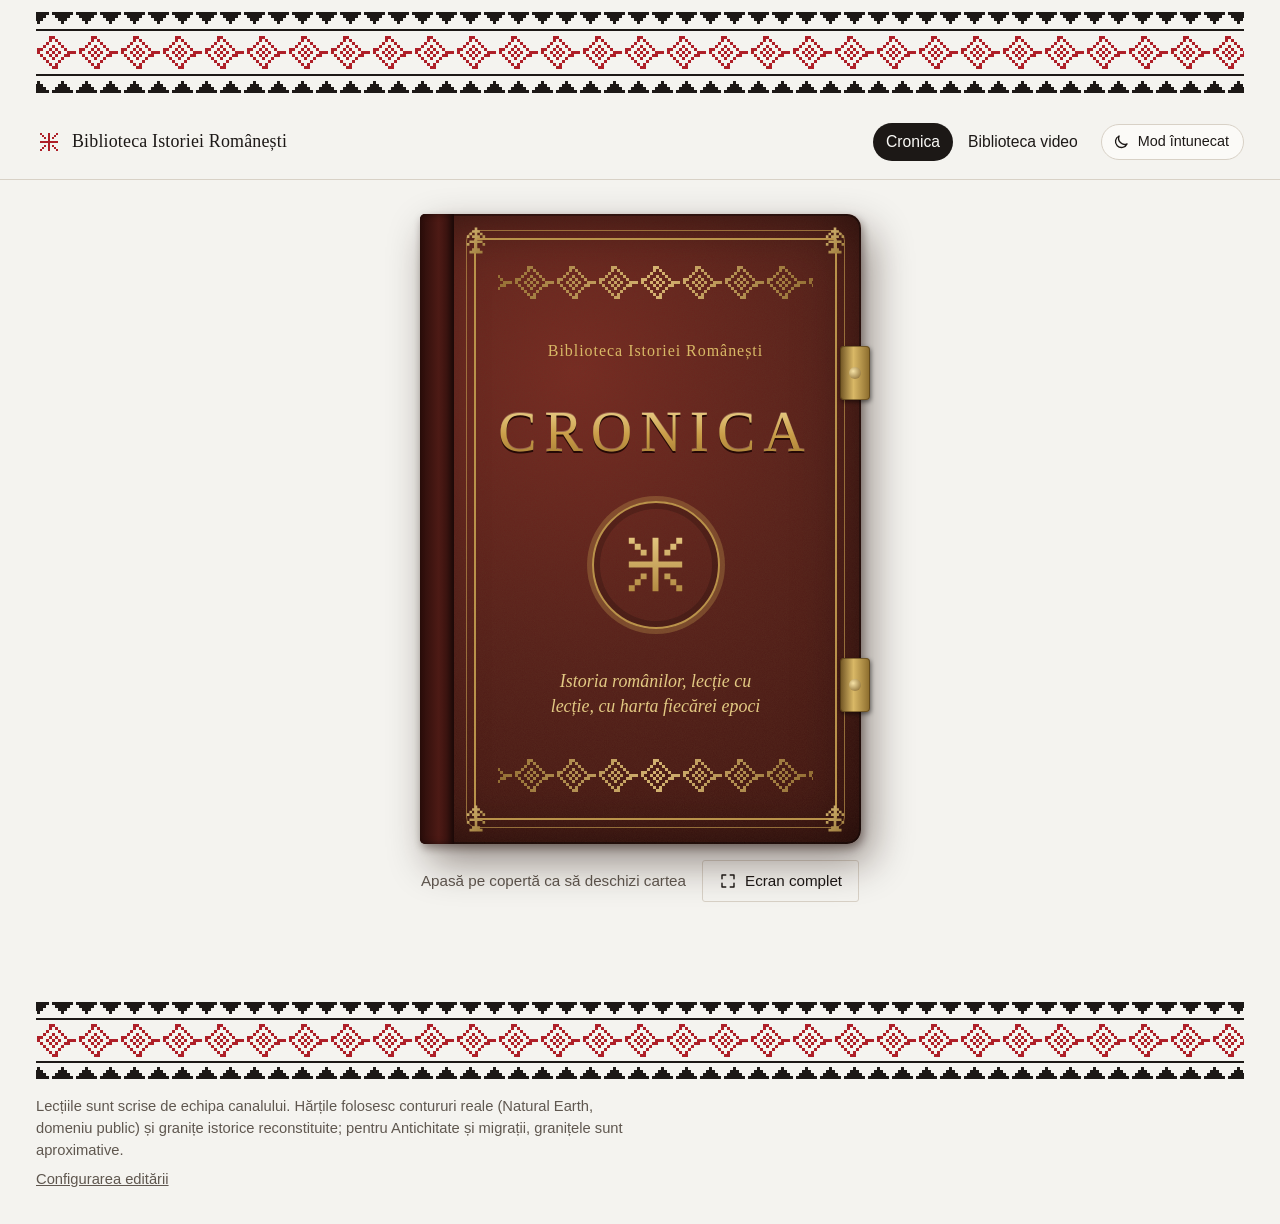
==== commit 1bf1918d: "Cronica ca o carte veche, pe prima pagină, cu ecran complet - Cronica e acum prima pagină a site-ulu" ====
--- a/site/cronica.html
+++ b/site/cronica.html
@@ -1,50 +1,5 @@
 <!doctype html>
-<html lang="ro">
-<head>
-<meta charset="utf-8">
-<meta name="viewport" content="width=device-width, initial-scale=1, viewport-fit=cover">
-<meta http-equiv="Content-Security-Policy" content="default-src 'self'; script-src 'self'; style-src 'self' 'unsafe-inline' https://fonts.googleapis.com; font-src https://fonts.gstatic.com; img-src 'self' https: data: blob:; connect-src 'self' https://api.github.com; frame-src https://www.youtube-nocookie.com; object-src 'none'; base-uri 'self'; form-action 'none'">
-<meta name="referrer" content="strict-origin-when-cross-origin">
-<title>Cronica · Biblioteca Istoriei Românești</title>
-<meta name="description" content="Lecții scrise despre istoria românilor, cu hărți istorice și grafice.">
-<meta property="og:title" content="Cronica · Biblioteca Istoriei Românești">
-<meta property="og:description" content="Lecții scrise despre istoria românilor, cu hărți istorice și grafice.">
-<link rel="icon" href="assets/favicon.svg" type="image/svg+xml">
-<link rel="preconnect" href="https://fonts.googleapis.com">
-<link rel="preconnect" href="https://fonts.gstatic.com" crossorigin>
-<link rel="stylesheet" href="https://fonts.googleapis.com/css2?family=Marcellus&family=Alegreya:ital,wght@0,400;0,500;1,400&family=Alegreya+Sans:ital,wght@0,400;0,500;0,700;1,400&family=Alegreya+Sans+SC:wght@500;700&display=swap">
-<link rel="stylesheet" href="assets/baza.css">
-<link rel="stylesheet" href="assets/cronica.css">
-<script src="assets/tema.js"></script>
-</head>
-<body>
-
-<div class="brau wrap" aria-hidden="true"><div class="mo mo-teeth"></div><div class="brau-line"></div><div class="mo mo-romb"></div><div class="brau-line"></div><div class="mo mo-teethup"></div></div>
-
-<header class="cr-header">
-  <div class="wrap">
-    <div class="topline"><a class="wordmark" href="./"><span class="rozeta" aria-hidden="true"></span>Biblioteca Istoriei Românești</a>
-      <div class="top-right"><nav class="site-nav" aria-label="Secțiunile site-ului"><a href="./">Biblioteca video</a><a href="cronica.html" aria-current="page">Cronica</a></nav>
-      <button class="theme-btn" id="theme-btn" type="button">Mod întunecat</button></div></div>
-  </div>
-</header>
-
-<main class="wrap cr-main" id="app" tabindex="-1">
-  <p class="cr-loading">Se încarcă cronica…</p>
-</main>
-
-<footer>
-  <div class="brau small wrap" aria-hidden="true"><div class="mo mo-teeth"></div><div class="brau-line"></div><div class="mo mo-romb"></div><div class="brau-line"></div><div class="mo mo-teethup"></div></div>
-  <div class="wrap">
-    <p>Lecțiile sunt scrise de echipa canalului. Hărțile folosesc contururi reale (Natural Earth, domeniu public) și granițe istorice reconstituite; pentru Antichitate și migrații, granițele sunt aproximative.</p>
-    <p><a href="#configurare" class="quiet-link">Configurarea editării</a></p>
-  </div>
-</footer>
-
-<div class="cr-toast" id="toast" role="status" aria-live="polite" hidden></div>
-<div class="overlay" id="modal" hidden><div class="dlg cr-dlg" role="dialog" aria-modal="true" aria-labelledby="modal-h" id="modal-box"></div></div>
-
-<script src="assets/harta.js"></script>
-<script src="assets/cronica.js"></script>
-</body>
-</html>
+<html lang="ro"><head><meta charset="utf-8"><title>Cronica</title>
+<meta http-equiv="refresh" content="0; url=./">
+<script>location.replace('./' + location.hash);</script>
+</head><body><p><a href="./">Cronica s-a mutat pe prima pagină a site-ului.</a></p></body></html>
